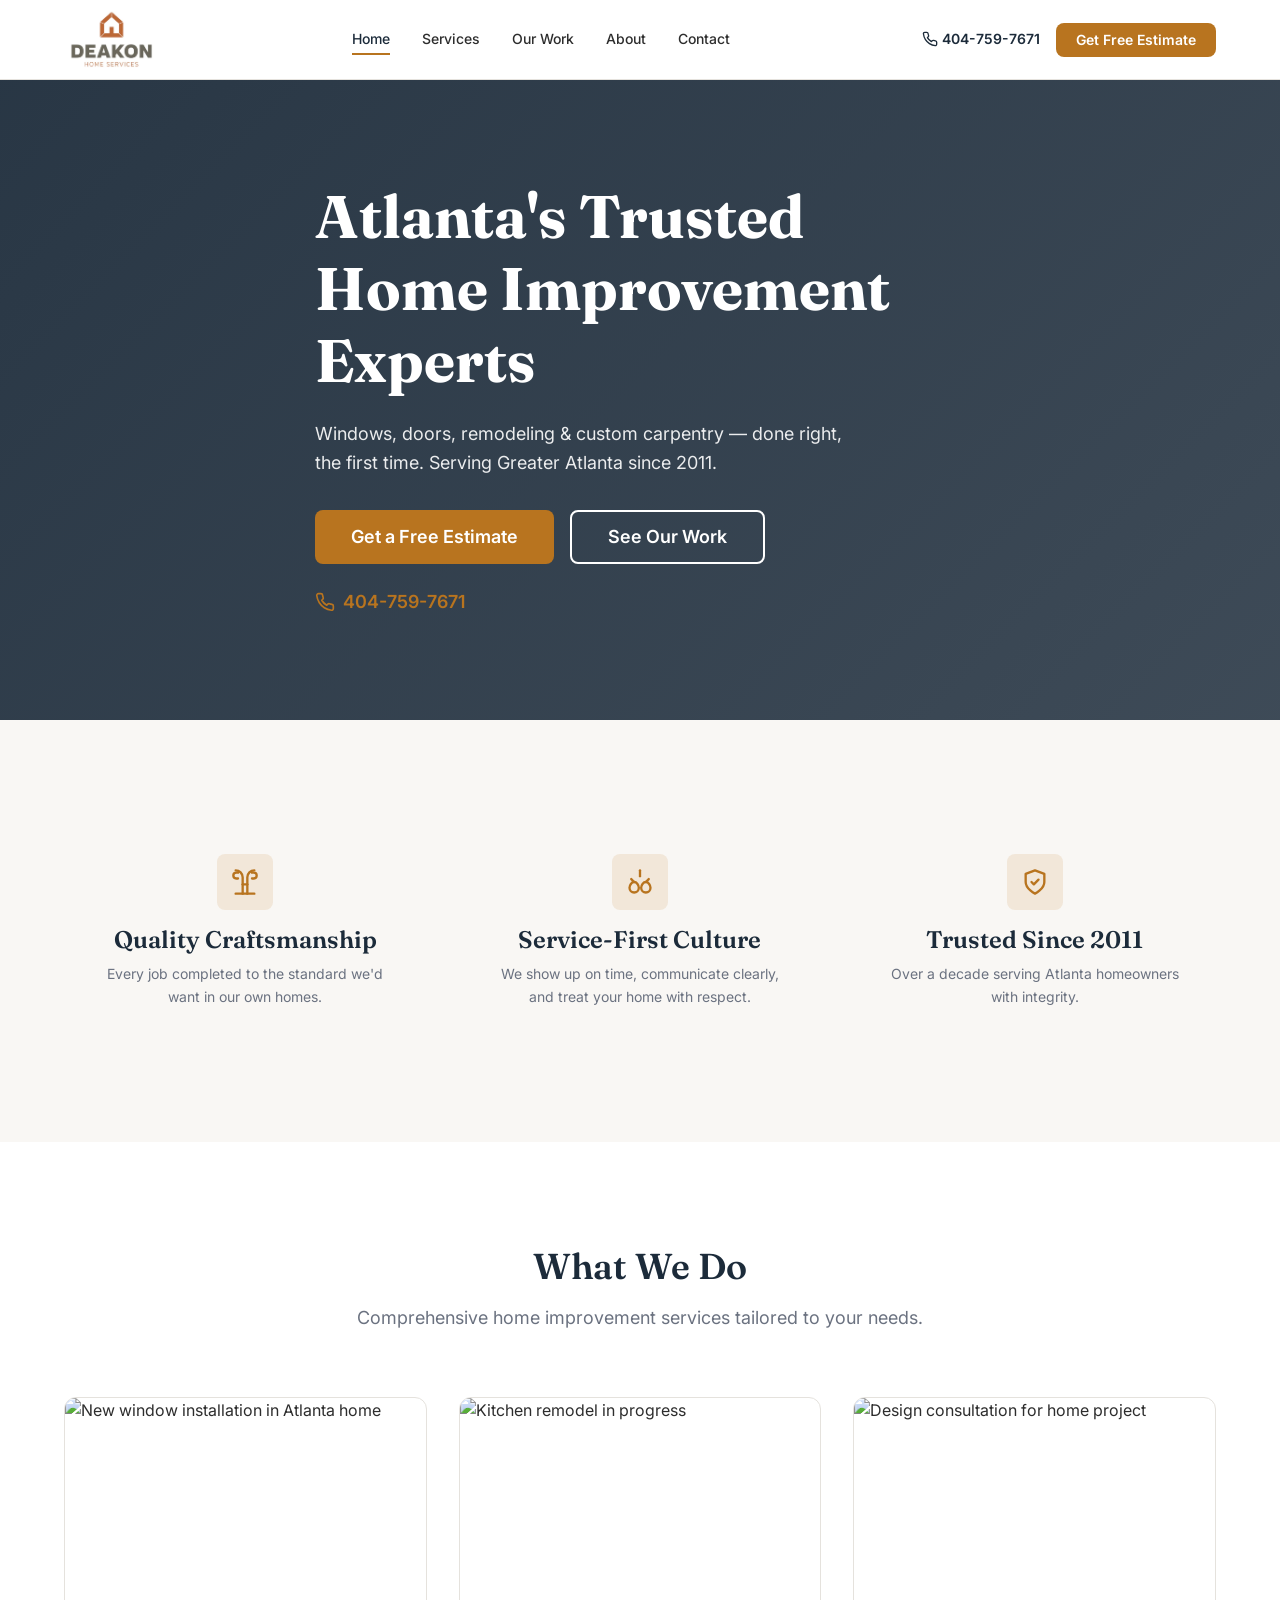
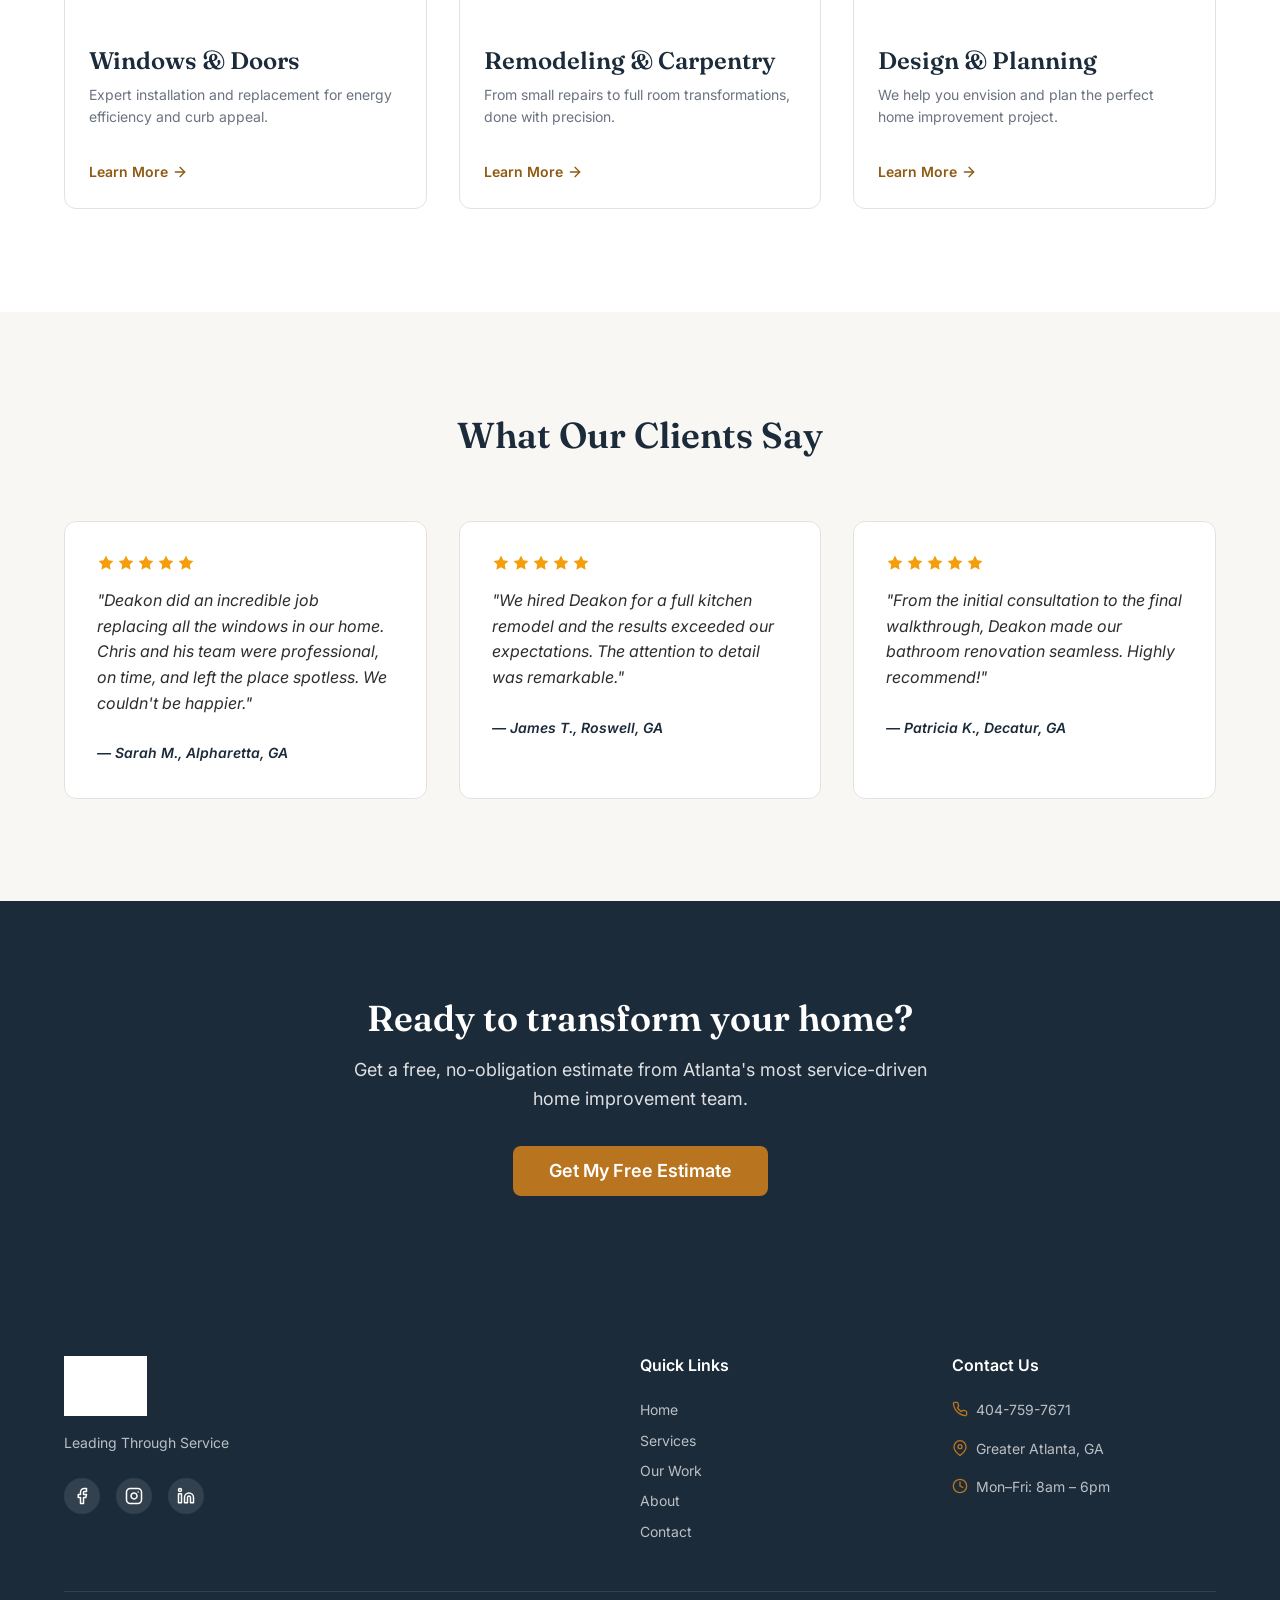
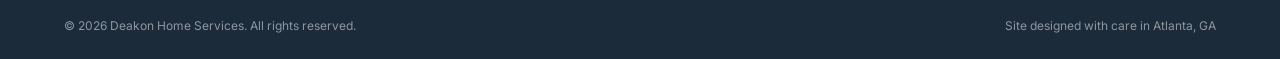
==== index.html @ fdb84c5a "Initial commit: Deakon Home Services static website prototype 5-page static site (Home, Services, Ga" ====
<!DOCTYPE html>
<html lang="en">
<head>
  <meta charset="UTF-8">
  <meta name="viewport" content="width=device-width, initial-scale=1.0">
  <title>Deakon Home Services | Atlanta Home Improvement Experts</title>
  <meta name="description" content="Atlanta's trusted home improvement contractor since 2011. Expert window installation, door replacement, remodeling, and custom carpentry. Get a free estimate today.">
  <meta property="og:title" content="Deakon Home Services | Atlanta Home Improvement Experts">
  <meta property="og:description" content="Windows, doors, remodeling & custom carpentry — done right, the first time. Serving Greater Atlanta since 2011.">
  <meta property="og:type" content="website">
  <link rel="preconnect" href="https://fonts.googleapis.com">
  <link rel="preconnect" href="https://fonts.gstatic.com" crossorigin>
  <link href="https://fonts.googleapis.com/css2?family=Fraunces:opsz,wght@9..144,400;9..144,600;9..144,700&family=Inter:wght@400;500;600;700&display=swap" rel="stylesheet">
  <link rel="stylesheet" href="css/styles.css">
</head>
<body>

  <!-- ========== NAVIGATION ========== -->
  <header>
    <nav class="site-nav" role="navigation" aria-label="Main navigation">
      <div class="site-nav__inner">
        <a href="index.html" class="site-nav__logo" aria-label="Deakon Home Services - Home">
          <img src="images/logo.png" alt="Deakon Home Services">
        </a>
        <div class="site-nav__links">
          <a href="index.html">Home</a>
          <a href="services.html">Services</a>
          <a href="gallery.html">Our Work</a>
          <a href="about.html">About</a>
          <a href="contact.html">Contact</a>
        </div>
        <div class="site-nav__actions">
          <a href="tel:4047597671" class="site-nav__phone" aria-label="Call us at 404-759-7671">
            <svg aria-hidden="true" xmlns="http://www.w3.org/2000/svg" width="16" height="16" viewBox="0 0 24 24" fill="none" stroke="currentColor" stroke-width="2" stroke-linecap="round" stroke-linejoin="round"><path d="M22 16.92v3a2 2 0 0 1-2.18 2 19.79 19.79 0 0 1-8.63-3.07 19.5 19.5 0 0 1-6-6 19.79 19.79 0 0 1-3.07-8.67A2 2 0 0 1 4.11 2h3a2 2 0 0 1 2 1.72 12.84 12.84 0 0 0 .7 2.81 2 2 0 0 1-.45 2.11L8.09 9.91a16 16 0 0 0 6 6l1.27-1.27a2 2 0 0 1 2.11-.45 12.84 12.84 0 0 0 2.81.7A2 2 0 0 1 22 16.92z"/></svg>
            404-759-7671
          </a>
          <a href="contact.html" class="btn btn--primary site-nav__cta">Get Free Estimate</a>
        </div>
        <button class="site-nav__toggle" aria-label="Toggle menu" aria-expanded="false" aria-controls="mobile-menu">
          <span></span><span></span><span></span>
        </button>
      </div>
    </nav>
    <div class="mobile-menu" id="mobile-menu" role="dialog" aria-label="Mobile navigation">
      <a href="index.html">Home</a>
      <a href="services.html">Services</a>
      <a href="gallery.html">Our Work</a>
      <a href="about.html">About</a>
      <a href="contact.html">Contact</a>
      <a href="tel:4047597671" class="mobile-menu__phone">
        <svg aria-hidden="true" xmlns="http://www.w3.org/2000/svg" width="20" height="20" viewBox="0 0 24 24" fill="none" stroke="currentColor" stroke-width="2" stroke-linecap="round" stroke-linejoin="round"><path d="M22 16.92v3a2 2 0 0 1-2.18 2 19.79 19.79 0 0 1-8.63-3.07 19.5 19.5 0 0 1-6-6 19.79 19.79 0 0 1-3.07-8.67A2 2 0 0 1 4.11 2h3a2 2 0 0 1 2 1.72 12.84 12.84 0 0 0 .7 2.81 2 2 0 0 1-.45 2.11L8.09 9.91a16 16 0 0 0 6 6l1.27-1.27a2 2 0 0 1 2.11-.45 12.84 12.84 0 0 0 2.81.7A2 2 0 0 1 22 16.92z"/></svg>
        404-759-7671
      </a>
      <div class="mobile-menu__cta">
        <a href="contact.html" class="btn btn--primary" style="width:100%">Get Free Estimate</a>
      </div>
    </div>
  </header>

  <main>

    <!-- ========== HERO SECTION ========== -->
    <section class="hero">
      <div class="hero__image-wrapper">
        <!-- REPLACE: hero image of completed renovation project -->
        <img
          src="https://placehold.co/1600x900/1C2B3A/1C2B3A"
          alt="Beautifully renovated Atlanta home exterior"
          class="hero__image"
          loading="eager"
        >
        <div class="hero__overlay"></div>
      </div>
      <div class="hero__content container">
        <!-- PLACEHOLDER COPY -->
        <h1 class="hero__headline">Atlanta's Trusted Home Improvement Experts</h1>
        <!-- PLACEHOLDER COPY -->
        <p class="hero__subheadline">Windows, doors, remodeling & custom carpentry — done right, the first time. Serving Greater Atlanta since 2011.</p>
        <div class="hero__actions">
          <a href="contact.html" class="btn btn--primary btn--lg">Get a Free Estimate</a>
          <a href="gallery.html" class="btn btn--ghost btn--lg">See Our Work</a>
        </div>
        <div class="hero__phone">
          <svg aria-hidden="true" xmlns="http://www.w3.org/2000/svg" width="20" height="20" viewBox="0 0 24 24" fill="none" stroke="currentColor" stroke-width="2" stroke-linecap="round" stroke-linejoin="round"><path d="M22 16.92v3a2 2 0 0 1-2.18 2 19.79 19.79 0 0 1-8.63-3.07 19.5 19.5 0 0 1-6-6 19.79 19.79 0 0 1-3.07-8.67A2 2 0 0 1 4.11 2h3a2 2 0 0 1 2 1.72 12.84 12.84 0 0 0 .7 2.81 2 2 0 0 1-.45 2.11L8.09 9.91a16 16 0 0 0 6 6l1.27-1.27a2 2 0 0 1 2.11-.45 12.84 12.84 0 0 0 2.81.7A2 2 0 0 1 22 16.92z"/></svg>
          <a href="tel:4047597671">404-759-7671</a>
        </div>
      </div>
    </section>

    <!-- ========== VALUE PROPS STRIP ========== -->
    <section class="section section--surface">
      <div class="container">
        <div class="value-props">

          <div class="value-prop">
            <div class="value-prop__icon">
              <!-- Trophy/Award icon -->
              <svg aria-hidden="true" xmlns="http://www.w3.org/2000/svg" width="32" height="32" viewBox="0 0 24 24" fill="none" stroke="currentColor" stroke-width="2" stroke-linecap="round" stroke-linejoin="round"><path d="M6 9H4.5a2.5 2.5 0 0 1 0-5H6"/><path d="M18 9h1.5a2.5 2.5 0 0 0 0-5H18"/><path d="M4 22h16"/><path d="M10 22V8a6 6 0 0 0-6-6h0"/><path d="M14 22V8a6 6 0 0 1 6-6h0"/><path d="M10 14h4"/></svg>
            </div>
            <h3 class="value-prop__title">Quality Craftsmanship</h3>
            <!-- PLACEHOLDER COPY -->
            <p class="value-prop__text">Every job completed to the standard we'd want in our own homes.</p>
          </div>

          <div class="value-prop">
            <div class="value-prop__icon">
              <!-- Handshake icon -->
              <svg aria-hidden="true" xmlns="http://www.w3.org/2000/svg" width="32" height="32" viewBox="0 0 24 24" fill="none" stroke="currentColor" stroke-width="2" stroke-linecap="round" stroke-linejoin="round"><path d="M11 17a4 4 0 0 1-8 0c0-2.21 1.79-5 4-5s4 2.79 4 5z"/><path d="M21 17a4 4 0 0 1-8 0c0-2.21 1.79-5 4-5s4 2.79 4 5z"/><path d="M12 7V2"/><path d="m7 12-2.5-2.5"/><path d="m17 12 2.5-2.5"/></svg>
            </div>
            <h3 class="value-prop__title">Service-First Culture</h3>
            <!-- PLACEHOLDER COPY -->
            <p class="value-prop__text">We show up on time, communicate clearly, and treat your home with respect.</p>
          </div>

          <div class="value-prop">
            <div class="value-prop__icon">
              <!-- Shield/Check icon -->
              <svg aria-hidden="true" xmlns="http://www.w3.org/2000/svg" width="32" height="32" viewBox="0 0 24 24" fill="none" stroke="currentColor" stroke-width="2" stroke-linecap="round" stroke-linejoin="round"><path d="M12 22s8-4 8-10V5l-8-3-8 3v7c0 6 8 10 8 10z"/><polyline points="9 12 11 14 15 10"/></svg>
            </div>
            <h3 class="value-prop__title">Trusted Since 2011</h3>
            <!-- PLACEHOLDER COPY -->
            <p class="value-prop__text">Over a decade serving Atlanta homeowners with integrity.</p>
          </div>

        </div>
      </div>
    </section>

    <!-- ========== SERVICES SNAPSHOT ========== -->
    <section class="section">
      <div class="container">
        <div class="section-header">
          <h2 class="section-header__title">What We Do</h2>
          <!-- PLACEHOLDER COPY -->
          <p class="section-header__subtitle">Comprehensive home improvement services tailored to your needs.</p>
        </div>

        <div class="services-grid">

          <div class="card">
            <div class="card__image-wrapper">
              <!-- REPLACE: photo of window/door installation -->
              <img
                src="https://placehold.co/600x400/E8E4DF/2D2D2D?text=Windows+%26+Doors"
                alt="New window installation in Atlanta home"
                class="card__image"
                loading="lazy"
              >
            </div>
            <div class="card__body">
              <h3 class="card__title">Windows & Doors</h3>
              <!-- PLACEHOLDER COPY -->
              <p class="card__text">Expert installation and replacement for energy efficiency and curb appeal.</p>
              <a href="services.html#windows-doors" class="card__link">
                Learn More
                <svg aria-hidden="true" xmlns="http://www.w3.org/2000/svg" width="16" height="16" viewBox="0 0 24 24" fill="none" stroke="currentColor" stroke-width="2" stroke-linecap="round" stroke-linejoin="round"><line x1="5" y1="12" x2="19" y2="12"/><polyline points="12 5 19 12 12 19"/></svg>
              </a>
            </div>
          </div>

          <div class="card">
            <div class="card__image-wrapper">
              <!-- REPLACE: photo of remodeling project -->
              <img
                src="https://placehold.co/600x400/E8E4DF/2D2D2D?text=Remodeling"
                alt="Kitchen remodel in progress"
                class="card__image"
                loading="lazy"
              >
            </div>
            <div class="card__body">
              <h3 class="card__title">Remodeling & Carpentry</h3>
              <!-- PLACEHOLDER COPY -->
              <p class="card__text">From small repairs to full room transformations, done with precision.</p>
              <a href="services.html#remodeling-carpentry" class="card__link">
                Learn More
                <svg aria-hidden="true" xmlns="http://www.w3.org/2000/svg" width="16" height="16" viewBox="0 0 24 24" fill="none" stroke="currentColor" stroke-width="2" stroke-linecap="round" stroke-linejoin="round"><line x1="5" y1="12" x2="19" y2="12"/><polyline points="12 5 19 12 12 19"/></svg>
              </a>
            </div>
          </div>

          <div class="card">
            <div class="card__image-wrapper">
              <!-- REPLACE: photo of design planning session -->
              <img
                src="https://placehold.co/600x400/E8E4DF/2D2D2D?text=Design+%26+Planning"
                alt="Design consultation for home project"
                class="card__image"
                loading="lazy"
              >
            </div>
            <div class="card__body">
              <h3 class="card__title">Design & Planning</h3>
              <!-- PLACEHOLDER COPY -->
              <p class="card__text">We help you envision and plan the perfect home improvement project.</p>
              <a href="services.html#design-planning" class="card__link">
                Learn More
                <svg aria-hidden="true" xmlns="http://www.w3.org/2000/svg" width="16" height="16" viewBox="0 0 24 24" fill="none" stroke="currentColor" stroke-width="2" stroke-linecap="round" stroke-linejoin="round"><line x1="5" y1="12" x2="19" y2="12"/><polyline points="12 5 19 12 12 19"/></svg>
              </a>
            </div>
          </div>

        </div>
      </div>
    </section>

    <!-- ========== TESTIMONIALS ========== -->
    <section class="section section--surface">
      <div class="container">
        <div class="section-header">
          <h2 class="section-header__title">What Our Clients Say</h2>
        </div>

        <div class="testimonials-grid">

          <div class="testimonial-card">
            <div class="testimonial-card__stars">
              <svg aria-hidden="true" xmlns="http://www.w3.org/2000/svg" viewBox="0 0 24 24" fill="currentColor" width="18" height="18"><path d="M12 2l3.09 6.26L22 9.27l-5 4.87 1.18 6.88L12 17.77l-6.18 3.25L7 14.14 2 9.27l6.91-1.01L12 2z"/></svg>
              <svg aria-hidden="true" xmlns="http://www.w3.org/2000/svg" viewBox="0 0 24 24" fill="currentColor" width="18" height="18"><path d="M12 2l3.09 6.26L22 9.27l-5 4.87 1.18 6.88L12 17.77l-6.18 3.25L7 14.14 2 9.27l6.91-1.01L12 2z"/></svg>
              <svg aria-hidden="true" xmlns="http://www.w3.org/2000/svg" viewBox="0 0 24 24" fill="currentColor" width="18" height="18"><path d="M12 2l3.09 6.26L22 9.27l-5 4.87 1.18 6.88L12 17.77l-6.18 3.25L7 14.14 2 9.27l6.91-1.01L12 2z"/></svg>
              <svg aria-hidden="true" xmlns="http://www.w3.org/2000/svg" viewBox="0 0 24 24" fill="currentColor" width="18" height="18"><path d="M12 2l3.09 6.26L22 9.27l-5 4.87 1.18 6.88L12 17.77l-6.18 3.25L7 14.14 2 9.27l6.91-1.01L12 2z"/></svg>
              <svg aria-hidden="true" xmlns="http://www.w3.org/2000/svg" viewBox="0 0 24 24" fill="currentColor" width="18" height="18"><path d="M12 2l3.09 6.26L22 9.27l-5 4.87 1.18 6.88L12 17.77l-6.18 3.25L7 14.14 2 9.27l6.91-1.01L12 2z"/></svg>
              <span class="sr-only">5 out of 5 stars</span>
            </div>
            <!-- REPLACE: real testimonial -->
            <!-- PLACEHOLDER COPY -->
            <blockquote class="testimonial-card__quote">"Deakon did an incredible job replacing all the windows in our home. Chris and his team were professional, on time, and left the place spotless. We couldn't be happier."</blockquote>
            <cite class="testimonial-card__author">— Sarah M., Alpharetta, GA</cite>
          </div>

          <div class="testimonial-card">
            <div class="testimonial-card__stars">
              <svg aria-hidden="true" xmlns="http://www.w3.org/2000/svg" viewBox="0 0 24 24" fill="currentColor" width="18" height="18"><path d="M12 2l3.09 6.26L22 9.27l-5 4.87 1.18 6.88L12 17.77l-6.18 3.25L7 14.14 2 9.27l6.91-1.01L12 2z"/></svg>
              <svg aria-hidden="true" xmlns="http://www.w3.org/2000/svg" viewBox="0 0 24 24" fill="currentColor" width="18" height="18"><path d="M12 2l3.09 6.26L22 9.27l-5 4.87 1.18 6.88L12 17.77l-6.18 3.25L7 14.14 2 9.27l6.91-1.01L12 2z"/></svg>
              <svg aria-hidden="true" xmlns="http://www.w3.org/2000/svg" viewBox="0 0 24 24" fill="currentColor" width="18" height="18"><path d="M12 2l3.09 6.26L22 9.27l-5 4.87 1.18 6.88L12 17.77l-6.18 3.25L7 14.14 2 9.27l6.91-1.01L12 2z"/></svg>
              <svg aria-hidden="true" xmlns="http://www.w3.org/2000/svg" viewBox="0 0 24 24" fill="currentColor" width="18" height="18"><path d="M12 2l3.09 6.26L22 9.27l-5 4.87 1.18 6.88L12 17.77l-6.18 3.25L7 14.14 2 9.27l6.91-1.01L12 2z"/></svg>
              <svg aria-hidden="true" xmlns="http://www.w3.org/2000/svg" viewBox="0 0 24 24" fill="currentColor" width="18" height="18"><path d="M12 2l3.09 6.26L22 9.27l-5 4.87 1.18 6.88L12 17.77l-6.18 3.25L7 14.14 2 9.27l6.91-1.01L12 2z"/></svg>
              <span class="sr-only">5 out of 5 stars</span>
            </div>
            <!-- REPLACE: real testimonial -->
            <!-- PLACEHOLDER COPY -->
            <blockquote class="testimonial-card__quote">"We hired Deakon for a full kitchen remodel and the results exceeded our expectations. The attention to detail was remarkable."</blockquote>
            <cite class="testimonial-card__author">— James T., Roswell, GA</cite>
          </div>

          <div class="testimonial-card">
            <div class="testimonial-card__stars">
              <svg aria-hidden="true" xmlns="http://www.w3.org/2000/svg" viewBox="0 0 24 24" fill="currentColor" width="18" height="18"><path d="M12 2l3.09 6.26L22 9.27l-5 4.87 1.18 6.88L12 17.77l-6.18 3.25L7 14.14 2 9.27l6.91-1.01L12 2z"/></svg>
              <svg aria-hidden="true" xmlns="http://www.w3.org/2000/svg" viewBox="0 0 24 24" fill="currentColor" width="18" height="18"><path d="M12 2l3.09 6.26L22 9.27l-5 4.87 1.18 6.88L12 17.77l-6.18 3.25L7 14.14 2 9.27l6.91-1.01L12 2z"/></svg>
              <svg aria-hidden="true" xmlns="http://www.w3.org/2000/svg" viewBox="0 0 24 24" fill="currentColor" width="18" height="18"><path d="M12 2l3.09 6.26L22 9.27l-5 4.87 1.18 6.88L12 17.77l-6.18 3.25L7 14.14 2 9.27l6.91-1.01L12 2z"/></svg>
              <svg aria-hidden="true" xmlns="http://www.w3.org/2000/svg" viewBox="0 0 24 24" fill="currentColor" width="18" height="18"><path d="M12 2l3.09 6.26L22 9.27l-5 4.87 1.18 6.88L12 17.77l-6.18 3.25L7 14.14 2 9.27l6.91-1.01L12 2z"/></svg>
              <svg aria-hidden="true" xmlns="http://www.w3.org/2000/svg" viewBox="0 0 24 24" fill="currentColor" width="18" height="18"><path d="M12 2l3.09 6.26L22 9.27l-5 4.87 1.18 6.88L12 17.77l-6.18 3.25L7 14.14 2 9.27l6.91-1.01L12 2z"/></svg>
              <span class="sr-only">5 out of 5 stars</span>
            </div>
            <!-- REPLACE: real testimonial -->
            <!-- PLACEHOLDER COPY -->
            <blockquote class="testimonial-card__quote">"From the initial consultation to the final walkthrough, Deakon made our bathroom renovation seamless. Highly recommend!"</blockquote>
            <cite class="testimonial-card__author">— Patricia K., Decatur, GA</cite>
          </div>

        </div>
      </div>
    </section>

    <!-- ========== FINAL CTA BANNER ========== -->
    <section class="section--dark cta-banner">
      <div class="container">
        <!-- PLACEHOLDER COPY -->
        <h2 class="cta-banner__headline">Ready to transform your home?</h2>
        <!-- PLACEHOLDER COPY -->
        <p class="cta-banner__text">Get a free, no-obligation estimate from Atlanta's most service-driven home improvement team.</p>
        <a href="contact.html" class="btn btn--primary btn--lg">Get My Free Estimate</a>
      </div>
    </section>

  </main>

  <!-- ========== FOOTER ========== -->
  <footer class="site-footer">
    <div class="container">
      <div class="site-footer__grid">
        <div class="site-footer__brand">
          <div class="site-footer__logo"><img src="images/logo.png" alt="Deakon Home Services"></div>
          <p class="site-footer__tagline">Leading Through Service</p>
          <div class="social-links">
            <!-- REPLACE: real social media links -->
            <a href="#" aria-label="Facebook"><svg aria-hidden="true" xmlns="http://www.w3.org/2000/svg" width="18" height="18" viewBox="0 0 24 24" fill="none" stroke="currentColor" stroke-width="2" stroke-linecap="round" stroke-linejoin="round"><path d="M18 2h-3a5 5 0 0 0-5 5v3H7v4h3v8h4v-8h3l1-4h-4V7a1 1 0 0 1 1-1h3z"/></svg></a>
            <a href="#" aria-label="Instagram"><svg aria-hidden="true" xmlns="http://www.w3.org/2000/svg" width="18" height="18" viewBox="0 0 24 24" fill="none" stroke="currentColor" stroke-width="2" stroke-linecap="round" stroke-linejoin="round"><rect x="2" y="2" width="20" height="20" rx="5" ry="5"/><path d="M16 11.37A4 4 0 1 1 12.63 8 4 4 0 0 1 16 11.37z"/><line x1="17.5" y1="6.5" x2="17.51" y2="6.5"/></svg></a>
            <a href="#" aria-label="LinkedIn"><svg aria-hidden="true" xmlns="http://www.w3.org/2000/svg" width="18" height="18" viewBox="0 0 24 24" fill="none" stroke="currentColor" stroke-width="2" stroke-linecap="round" stroke-linejoin="round"><path d="M16 8a6 6 0 0 1 6 6v7h-4v-7a2 2 0 0 0-2-2 2 2 0 0 0-2 2v7h-4v-7a6 6 0 0 1 6-6z"/><rect x="2" y="9" width="4" height="12"/><circle cx="4" cy="4" r="2"/></svg></a>
          </div>
        </div>
        <div>
          <h4>Quick Links</h4>
          <div class="site-footer__links">
            <a href="index.html">Home</a>
            <a href="services.html">Services</a>
            <a href="gallery.html">Our Work</a>
            <a href="about.html">About</a>
            <a href="contact.html">Contact</a>
          </div>
        </div>
        <div>
          <h4>Contact Us</h4>
          <div class="site-footer__contact-item">
            <svg aria-hidden="true" xmlns="http://www.w3.org/2000/svg" width="16" height="16" viewBox="0 0 24 24" fill="none" stroke="currentColor" stroke-width="2" stroke-linecap="round" stroke-linejoin="round"><path d="M22 16.92v3a2 2 0 0 1-2.18 2 19.79 19.79 0 0 1-8.63-3.07 19.5 19.5 0 0 1-6-6 19.79 19.79 0 0 1-3.07-8.67A2 2 0 0 1 4.11 2h3a2 2 0 0 1 2 1.72 12.84 12.84 0 0 0 .7 2.81 2 2 0 0 1-.45 2.11L8.09 9.91a16 16 0 0 0 6 6l1.27-1.27a2 2 0 0 1 2.11-.45 12.84 12.84 0 0 0 2.81.7A2 2 0 0 1 22 16.92z"/></svg>
            <a href="tel:4047597671">404-759-7671</a>
          </div>
          <div class="site-footer__contact-item">
            <svg aria-hidden="true" xmlns="http://www.w3.org/2000/svg" width="16" height="16" viewBox="0 0 24 24" fill="none" stroke="currentColor" stroke-width="2" stroke-linecap="round" stroke-linejoin="round"><path d="M21 10c0 7-9 13-9 13s-9-6-9-13a9 9 0 0 1 18 0z"/><circle cx="12" cy="10" r="3"/></svg>
            <span>Greater Atlanta, GA</span>
          </div>
          <div class="site-footer__contact-item">
            <svg aria-hidden="true" xmlns="http://www.w3.org/2000/svg" width="16" height="16" viewBox="0 0 24 24" fill="none" stroke="currentColor" stroke-width="2" stroke-linecap="round" stroke-linejoin="round"><circle cx="12" cy="12" r="10"/><polyline points="12 6 12 12 16 14"/></svg>
            <span>Mon&ndash;Fri: 8am &ndash; 6pm</span>
          </div>
        </div>
      </div>
      <div class="site-footer__bottom">
        <span>&copy; 2026 Deakon Home Services. All rights reserved.</span>
        <span>Site designed with care in Atlanta, GA</span>
      </div>
    </div>
  </footer>

  <!-- ========== FLOATING CTA ========== -->
  <nav class="floating-cta" aria-label="Quick actions">
    <div class="floating-cta__inner">
      <a href="tel:4047597671" class="floating-cta__call" aria-label="Call now">
        <svg aria-hidden="true" xmlns="http://www.w3.org/2000/svg" width="18" height="18" viewBox="0 0 24 24" fill="none" stroke="currentColor" stroke-width="2" stroke-linecap="round" stroke-linejoin="round"><path d="M22 16.92v3a2 2 0 0 1-2.18 2 19.79 19.79 0 0 1-8.63-3.07 19.5 19.5 0 0 1-6-6 19.79 19.79 0 0 1-3.07-8.67A2 2 0 0 1 4.11 2h3a2 2 0 0 1 2 1.72 12.84 12.84 0 0 0 .7 2.81 2 2 0 0 1-.45 2.11L8.09 9.91a16 16 0 0 0 6 6l1.27-1.27a2 2 0 0 1 2.11-.45 12.84 12.84 0 0 0 2.81.7A2 2 0 0 1 22 16.92z"/></svg>
        Call Now
      </a>
      <a href="contact.html" class="floating-cta__estimate" aria-label="Get free estimate">
        <svg aria-hidden="true" xmlns="http://www.w3.org/2000/svg" width="18" height="18" viewBox="0 0 24 24" fill="none" stroke="currentColor" stroke-width="2" stroke-linecap="round" stroke-linejoin="round"><path d="M14 2H6a2 2 0 0 0-2 2v16a2 2 0 0 0 2 2h12a2 2 0 0 0 2-2V8z"/><polyline points="14 2 14 8 20 8"/><line x1="16" y1="13" x2="8" y2="13"/><line x1="16" y1="17" x2="8" y2="17"/><polyline points="10 9 9 9 8 9"/></svg>
        Free Estimate
      </a>
    </div>
  </div>

  <script src="js/nav.js" defer></script>
</body>
</html>
---- css/styles.css ----
/* ============================================================
   Deakon Home Services — Design Tokens & Global Styles
   ============================================================ */

/* --- Custom Properties (Design Tokens) --- */
:root {
  /* Brand Colors */
  --color-primary: #1C2B3A;
  --color-primary-light: #2A3F54;
  --color-accent: #B8741F;
  --color-accent-hover: #9A6119;
  --color-accent-light: rgba(184, 116, 31, 0.12);
  --color-accent-text: #8F5A14;
  --color-surface: #F9F7F4;
  --color-surface-alt: #F0EDE8;
  --color-white: #FFFFFF;
  --color-text: #2D2D2D;
  --color-text-light: #6B7280;
  --color-text-inverse: #F9F7F4;
  --color-border: #E5E2DD;
  --color-success: #16A34A;
  --color-star: #F59E0B;

  /* Typography */
  --font-heading: 'Fraunces', serif;
  --font-body: 'Inter', sans-serif;
  --fs-hero: clamp(2.25rem, 5vw, 3.75rem);
  --fs-h1: clamp(2rem, 4vw, 3rem);
  --fs-h2: clamp(1.5rem, 3vw, 2.25rem);
  --fs-h3: clamp(1.25rem, 2vw, 1.5rem);
  --fs-body: 1rem;
  --fs-body-lg: 1.125rem;
  --fs-small: 0.875rem;
  --fs-xs: 0.75rem;
  --lh-tight: 1.2;
  --lh-normal: 1.6;
  --fw-normal: 400;
  --fw-medium: 500;
  --fw-semibold: 600;
  --fw-bold: 700;

  /* Spacing */
  --space-xs: 0.25rem;
  --space-sm: 0.5rem;
  --space-md: 1rem;
  --space-lg: 1.5rem;
  --space-xl: 2rem;
  --space-2xl: 3rem;
  --space-3xl: 4rem;
  --space-4xl: 6rem;
  --space-section: clamp(4rem, 8vw, 7rem);

  /* Layout */
  --max-width: 1200px;
  --max-width-narrow: 800px;
  --nav-height: 80px;
  --border-radius: 8px;
  --border-radius-lg: 12px;
  --border-radius-full: 9999px;

  /* Shadows */
  --shadow-sm: 0 1px 3px rgba(0, 0, 0, 0.08);
  --shadow-md: 0 4px 12px rgba(0, 0, 0, 0.1);
  --shadow-lg: 0 8px 30px rgba(0, 0, 0, 0.12);
  --shadow-xl: 0 20px 50px rgba(0, 0, 0, 0.15);

  /* Transitions */
  --transition-fast: 150ms ease;
  --transition-base: 250ms ease;
  --transition-slow: 400ms ease;
}


/* --- Reset & Base --- */
*,
*::before,
*::after {
  box-sizing: border-box;
  margin: 0;
  padding: 0;
}

html {
  scroll-behavior: smooth;
  scroll-padding-top: var(--nav-height);
  -webkit-text-size-adjust: 100%;
}

body {
  font-family: var(--font-body);
  font-size: var(--fs-body);
  line-height: var(--lh-normal);
  color: var(--color-text);
  background-color: var(--color-white);
  -webkit-font-smoothing: antialiased;
  -moz-osx-font-smoothing: grayscale;
}

img {
  max-width: 100%;
  height: auto;
  display: block;
}

a {
  color: inherit;
  text-decoration: none;
}

ul, ol {
  list-style: none;
}

button {
  font-family: inherit;
  cursor: pointer;
  border: none;
  background: none;
}

input, textarea, select {
  font-family: inherit;
  font-size: inherit;
}


/* --- Typography --- */
h1, h2, h3, h4 {
  font-family: var(--font-heading);
  line-height: var(--lh-tight);
  color: var(--color-primary);
}

h1 { font-size: var(--fs-h1); font-weight: var(--fw-bold); }
h2 { font-size: var(--fs-h2); font-weight: var(--fw-semibold); }
h3 { font-size: var(--fs-h3); font-weight: var(--fw-semibold); }

p {
  margin-bottom: var(--space-md);
}

p:last-child {
  margin-bottom: 0;
}


/* --- Layout Utilities --- */
.container {
  width: 100%;
  max-width: var(--max-width);
  margin: 0 auto;
  padding: 0 var(--space-lg);
}

.container--narrow {
  max-width: var(--max-width-narrow);
}

.section {
  padding: var(--space-section) 0;
}

.section--surface {
  background-color: var(--color-surface);
}

.section--dark {
  background-color: var(--color-primary);
  color: var(--color-text-inverse);
}

.section--dark h2,
.section--dark h3,
.section--dark h4 {
  color: var(--color-white);
}

.grid {
  display: grid;
  gap: var(--space-xl);
}

.grid--2 { grid-template-columns: 1fr; }
.grid--3 { grid-template-columns: 1fr; }
.grid--4 { grid-template-columns: 1fr; }

@media (min-width: 768px) {
  .grid--2 { grid-template-columns: repeat(2, 1fr); }
  .grid--3 { grid-template-columns: repeat(2, 1fr); }
  .grid--4 { grid-template-columns: repeat(2, 1fr); }
}

@media (min-width: 1024px) {
  .grid--3 { grid-template-columns: repeat(3, 1fr); }
  .grid--4 { grid-template-columns: repeat(4, 1fr); }
}

.text-center { text-align: center; }
.text-left { text-align: left; }

.section-header {
  text-align: center;
  max-width: 700px;
  margin: 0 auto var(--space-3xl);
}

.section-header p {
  color: var(--color-text-light);
  font-size: var(--fs-body-lg);
  margin-top: var(--space-md);
}

.section-label {
  display: inline-block;
  font-size: var(--fs-small);
  font-weight: var(--fw-semibold);
  text-transform: uppercase;
  letter-spacing: 0.08em;
  color: var(--color-accent-text);
  margin-bottom: var(--space-sm);
}


/* --- Buttons --- */
.btn {
  display: inline-flex;
  align-items: center;
  justify-content: center;
  gap: var(--space-sm);
  padding: 0.875rem 1.75rem;
  font-size: var(--fs-body);
  font-weight: var(--fw-semibold);
  line-height: 1;
  border-radius: var(--border-radius);
  transition: all var(--transition-base);
  white-space: nowrap;
}

.btn--primary {
  background-color: var(--color-accent);
  color: var(--color-white);
}

.btn--primary:hover {
  background-color: var(--color-accent-hover);
  transform: translateY(-1px);
  box-shadow: var(--shadow-md);
}

.btn--secondary {
  background-color: transparent;
  color: var(--color-primary);
  border: 2px solid var(--color-primary);
}

.btn--secondary:hover {
  background-color: var(--color-primary);
  color: var(--color-white);
}

.btn--ghost {
  background-color: transparent;
  color: var(--color-white);
  border: 2px solid var(--color-white);
}

.btn--ghost:hover {
  background-color: var(--color-white);
  color: var(--color-primary);
}

.btn--sm {
  padding: 0.625rem 1.25rem;
  font-size: var(--fs-small);
}

.btn--lg {
  padding: 1rem 2.25rem;
  font-size: var(--fs-body-lg);
}

.btn-group {
  display: flex;
  flex-wrap: wrap;
  gap: var(--space-md);
}


/* --- Navigation --- */
.site-nav {
  position: fixed;
  top: 0;
  left: 0;
  right: 0;
  z-index: 1000;
  height: var(--nav-height);
  background-color: var(--color-white);
  border-bottom: 1px solid var(--color-border);
  transition: box-shadow var(--transition-base);
}

.site-nav--scrolled {
  box-shadow: var(--shadow-md);
}

.site-nav__inner {
  display: flex;
  align-items: center;
  justify-content: space-between;
  height: 100%;
  max-width: var(--max-width);
  margin: 0 auto;
  padding: 0 var(--space-lg);
}

.site-nav__logo {
  display: flex;
  align-items: center;
}

.site-nav__logo img {
  height: 70px;
  width: auto;
}

@media (max-width: 767px) {
  .site-nav__logo img {
    height: 56px;
  }
}

.site-nav__links {
  display: none;
  align-items: center;
  gap: var(--space-xl);
}

.site-nav__links a {
  font-size: var(--fs-small);
  font-weight: var(--fw-medium);
  color: var(--color-text);
  transition: color var(--transition-fast);
  position: relative;
}

.site-nav__links a::after {
  content: '';
  position: absolute;
  bottom: -4px;
  left: 0;
  width: 0;
  height: 2px;
  background-color: var(--color-accent);
  transition: width var(--transition-base);
}

.site-nav__links a:hover,
.site-nav__links a.active {
  color: var(--color-primary);
}

.site-nav__links a:hover::after,
.site-nav__links a.active::after {
  width: 100%;
}

.site-nav__actions {
  display: none;
  align-items: center;
  gap: var(--space-md);
}

.site-nav__phone {
  font-size: var(--fs-small);
  font-weight: var(--fw-semibold);
  color: var(--color-primary);
  display: flex;
  align-items: center;
  gap: var(--space-xs);
}

.site-nav__phone svg {
  width: 16px;
  height: 16px;
}

.site-nav__cta {
  padding: 0.625rem 1.25rem;
  font-size: var(--fs-small);
}

/* Hamburger */
.site-nav__toggle {
  display: flex;
  flex-direction: column;
  justify-content: center;
  align-items: center;
  gap: 5px;
  width: 44px;
  height: 44px;
  padding: 8px;
}

.site-nav__toggle span {
  display: block;
  width: 100%;
  height: 2px;
  background-color: var(--color-primary);
  border-radius: 2px;
  transition: all var(--transition-base);
}

.site-nav__toggle[aria-expanded="true"] span:nth-child(1) {
  transform: translateY(7px) rotate(45deg);
}

.site-nav__toggle[aria-expanded="true"] span:nth-child(2) {
  opacity: 0;
}

.site-nav__toggle[aria-expanded="true"] span:nth-child(3) {
  transform: translateY(-7px) rotate(-45deg);
}

/* Mobile Menu */
.mobile-menu {
  display: none;
  position: fixed;
  inset: 0;
  top: var(--nav-height);
  background-color: var(--color-white);
  z-index: 999;
  padding: var(--space-xl);
  flex-direction: column;
  gap: var(--space-lg);
  overflow-y: auto;
}

.mobile-menu.is-open {
  display: flex;
}

.mobile-menu a {
  display: block;
  padding: var(--space-md) 0;
  font-size: var(--fs-body-lg);
  font-weight: var(--fw-medium);
  color: var(--color-text);
  border-bottom: 1px solid var(--color-border);
  transition: color var(--transition-fast);
}

.mobile-menu a:hover {
  color: var(--color-accent);
}

.mobile-menu__phone {
  display: flex;
  align-items: center;
  gap: var(--space-sm);
  font-size: var(--fs-body-lg);
  font-weight: var(--fw-semibold);
  color: var(--color-primary);
  padding: var(--space-md) 0;
}

.mobile-menu__cta {
  margin-top: var(--space-md);
  text-align: center;
}

@media (min-width: 768px) {
  .site-nav__links {
    display: flex;
  }
  .site-nav__toggle {
    display: none;
  }
}

@media (min-width: 1024px) {
  .site-nav__actions {
    display: flex;
  }
}


/* --- Hero --- */
.hero {
  position: relative;
  min-height: max(80vh, 500px);
  display: flex;
  align-items: center;
  padding-top: var(--nav-height);
  overflow: hidden;
}

.hero__bg {
  position: absolute;
  inset: 0;
  z-index: 0;
}

.hero__bg img {
  width: 100%;
  height: 100%;
  object-fit: cover;
}

.hero__overlay {
  position: absolute;
  inset: 0;
  background: linear-gradient(135deg, rgba(28, 43, 58, 0.95) 0%, rgba(28, 43, 58, 0.85) 100%);
}

.hero__content {
  position: relative;
  z-index: 1;
  max-width: 650px;
  padding: var(--space-3xl) 0;
}

.hero__content h1 {
  font-size: var(--fs-hero);
  color: var(--color-white);
  margin-bottom: var(--space-lg);
}

.hero__content p {
  font-size: var(--fs-body-lg);
  color: rgba(255, 255, 255, 0.9);
  margin-bottom: var(--space-xl);
  max-width: 550px;
}

.hero__phone {
  display: inline-flex;
  align-items: center;
  gap: var(--space-sm);
  color: var(--color-accent);
  font-size: var(--fs-body-lg);
  font-weight: var(--fw-semibold);
  margin-top: var(--space-lg);
}

.hero__phone svg {
  width: 20px;
  height: 20px;
}

/* Hero image-wrapper alias (HTML uses hero__image-wrapper instead of hero__bg) */
.hero__image-wrapper {
  position: absolute;
  inset: 0;
  z-index: 0;
}

.hero__image-wrapper img,
.hero__image {
  width: 100%;
  height: 100%;
  object-fit: cover;
}

.hero__actions {
  display: flex;
  flex-wrap: wrap;
  gap: var(--space-md);
}


/* --- Grid aliases (HTML class names) --- */
.services-grid {
  display: grid;
  gap: var(--space-xl);
  grid-template-columns: 1fr;
}

@media (min-width: 768px) {
  .services-grid {
    grid-template-columns: repeat(2, 1fr);
  }
}

@media (min-width: 1024px) {
  .services-grid {
    grid-template-columns: repeat(3, 1fr);
  }
}

.testimonials-grid {
  display: grid;
  gap: var(--space-xl);
  grid-template-columns: 1fr;
}

@media (min-width: 768px) {
  .testimonials-grid {
    grid-template-columns: repeat(2, 1fr);
  }
}

@media (min-width: 1024px) {
  .testimonials-grid {
    grid-template-columns: repeat(3, 1fr);
  }
}


/* --- Card image-wrapper alias --- */
.card__image-wrapper {
  aspect-ratio: 16 / 10;
  overflow: hidden;
}

.card__image-wrapper img {
  width: 100%;
  height: 100%;
  object-fit: cover;
  transition: transform var(--transition-slow);
}

.card:hover .card__image-wrapper img {
  transform: scale(1.05);
}


/* --- Two-col aliases (HTML uses two-col__text / two-col__media) --- */
.two-col__text {
  /* Same behavior as two-col__content */
}

.two-col__text h2 {
  margin-bottom: var(--space-md);
}

.two-col__text p {
  color: var(--color-text-light);
  margin-bottom: var(--space-md);
}

.two-col__media {
  border-radius: var(--border-radius-lg);
  overflow: hidden;
  aspect-ratio: 4 / 3;
}

.two-col__media img {
  width: 100%;
  height: 100%;
  object-fit: cover;
}

.two-col--reverse .two-col__media {
  order: -1;
}

@media (min-width: 768px) {
  .two-col--reverse .two-col__media {
    order: 1;
  }
}


/* --- Value card (About page) --- */
.value-card {
  text-align: center;
  padding: var(--space-xl);
}

.value-card__icon {
  width: 56px;
  height: 56px;
  border-radius: var(--border-radius);
  background-color: var(--color-accent-light);
  color: var(--color-accent);
  display: inline-flex;
  align-items: center;
  justify-content: center;
  margin-bottom: var(--space-md);
}

.value-card__icon svg {
  width: 28px;
  height: 28px;
}

.value-card h3 {
  margin-bottom: var(--space-sm);
  font-size: var(--fs-h3);
}

.value-card p {
  color: var(--color-text-light);
  font-size: var(--fs-small);
}


/* --- Button outline variant --- */
.btn--outline {
  background-color: transparent;
  color: var(--color-white);
  border: 2px solid var(--color-white);
}

.btn--outline:hover {
  background-color: var(--color-white);
  color: var(--color-primary);
}


/* --- Cards --- */
.card {
  background: var(--color-white);
  border-radius: var(--border-radius-lg);
  overflow: hidden;
  transition: transform var(--transition-base), box-shadow var(--transition-base);
  border: 1px solid var(--color-border);
}

.card:hover {
  transform: translateY(-4px);
  box-shadow: var(--shadow-lg);
}

.card__image {
  aspect-ratio: 16 / 10;
  overflow: hidden;
}

.card__image img {
  width: 100%;
  height: 100%;
  object-fit: cover;
  transition: transform var(--transition-slow);
}

.card:hover .card__image img {
  transform: scale(1.05);
}

.card__body {
  padding: var(--space-lg);
}

.card__body h3 {
  margin-bottom: var(--space-sm);
}

.card__body p {
  color: var(--color-text-light);
  font-size: var(--fs-small);
}

.card__link {
  display: inline-flex;
  align-items: center;
  gap: var(--space-xs);
  color: var(--color-accent-text);
  font-weight: var(--fw-semibold);
  font-size: var(--fs-small);
  margin-top: var(--space-md);
  transition: gap var(--transition-base);
}

.card__link:hover {
  gap: var(--space-sm);
}

.card__link svg {
  width: 16px;
  height: 16px;
}


/* --- Value Props --- */
.value-props {
  display: grid;
  gap: var(--space-xl);
  text-align: center;
}

@media (min-width: 768px) {
  .value-props {
    grid-template-columns: repeat(3, 1fr);
  }
}

.value-prop {
  padding: var(--space-xl);
}

.value-prop__icon {
  width: 56px;
  height: 56px;
  border-radius: var(--border-radius);
  background-color: var(--color-accent-light);
  color: var(--color-accent);
  display: inline-flex;
  align-items: center;
  justify-content: center;
  margin-bottom: var(--space-md);
}

.value-prop__icon svg {
  width: 28px;
  height: 28px;
}

.value-prop h3 {
  margin-bottom: var(--space-sm);
  font-size: var(--fs-h3);
}

.value-prop p {
  color: var(--color-text-light);
  font-size: var(--fs-small);
}


/* --- Testimonials --- */
.testimonial-card {
  background: var(--color-white);
  border: 1px solid var(--color-border);
  border-radius: var(--border-radius-lg);
  padding: var(--space-xl);
}

.testimonial-card__stars {
  display: flex;
  gap: 2px;
  margin-bottom: var(--space-md);
  color: var(--color-star);
}

.testimonial-card__stars svg {
  width: 18px;
  height: 18px;
  fill: currentColor;
}

.testimonial-card blockquote {
  font-size: var(--fs-body);
  line-height: var(--lh-normal);
  color: var(--color-text);
  margin-bottom: var(--space-lg);
  font-style: italic;
}

.testimonial-card__author {
  font-size: var(--fs-small);
  font-weight: var(--fw-semibold);
  color: var(--color-primary);
}


/* --- CTA Banner --- */
.cta-banner {
  text-align: center;
  padding: var(--space-4xl) var(--space-lg);
}

.cta-banner h2 {
  color: var(--color-white);
  margin-bottom: var(--space-md);
}

.cta-banner p {
  color: rgba(255, 255, 255, 0.85);
  font-size: var(--fs-body-lg);
  max-width: 600px;
  margin: 0 auto var(--space-xl);
}


/* --- Two-Column Content --- */
.two-col {
  display: grid;
  gap: var(--space-2xl);
  align-items: center;
}

@media (min-width: 768px) {
  .two-col {
    grid-template-columns: 1fr 1fr;
    gap: var(--space-3xl);
  }
}

.two-col--reverse .two-col__image {
  order: -1;
}

@media (min-width: 768px) {
  .two-col--reverse .two-col__image {
    order: 1;
  }
}

.two-col__image {
  border-radius: var(--border-radius-lg);
  overflow: hidden;
  aspect-ratio: 4 / 3;
}

.two-col__image img {
  width: 100%;
  height: 100%;
  object-fit: cover;
}

.two-col__content h2 {
  margin-bottom: var(--space-md);
}

.two-col__content p {
  color: var(--color-text-light);
  margin-bottom: var(--space-md);
}

.service-list {
  margin: var(--space-lg) 0;
  display: flex;
  flex-direction: column;
  gap: var(--space-sm);
}

.service-list li {
  display: flex;
  align-items: center;
  gap: var(--space-sm);
  font-weight: var(--fw-medium);
}

.service-list li svg {
  width: 18px;
  height: 18px;
  color: var(--color-accent);
  flex-shrink: 0;
}


/* --- Accordion (FAQ) --- */
.accordion {
  margin-top: var(--space-xl);
  border-top: 1px solid var(--color-border);
}

.accordion__item {
  border-bottom: 1px solid var(--color-border);
}

.accordion__trigger {
  width: 100%;
  display: flex;
  align-items: center;
  justify-content: space-between;
  padding: var(--space-md) 0;
  text-align: left;
  font-size: var(--fs-body);
  font-weight: var(--fw-semibold);
  color: var(--color-primary);
  gap: var(--space-md);
}

.accordion__trigger svg {
  width: 20px;
  height: 20px;
  flex-shrink: 0;
  transition: transform var(--transition-base);
  color: var(--color-accent);
}

.accordion__trigger[aria-expanded="true"] svg {
  transform: rotate(180deg);
}

.accordion__panel {
  overflow: hidden;
  max-height: 0;
  transition: max-height var(--transition-base);
}

.accordion__panel-inner {
  padding-bottom: var(--space-lg);
  color: var(--color-text-light);
}


/* --- Gallery --- */
.gallery-filters {
  display: flex;
  flex-wrap: wrap;
  gap: var(--space-sm);
  justify-content: center;
  margin-bottom: var(--space-2xl);
}

.gallery-filters button {
  padding: 0.5rem 1.25rem;
  font-size: var(--fs-small);
  font-weight: var(--fw-medium);
  border-radius: var(--border-radius-full);
  background-color: var(--color-surface);
  color: var(--color-text);
  transition: all var(--transition-fast);
  border: 1px solid transparent;
}

.gallery-filters button:hover,
.gallery-filters button.active {
  background-color: var(--color-primary);
  color: var(--color-white);
}

.gallery-grid {
  display: grid;
  gap: var(--space-md);
  grid-template-columns: 1fr;
}

@media (min-width: 640px) {
  .gallery-grid {
    grid-template-columns: repeat(2, 1fr);
  }
}

@media (min-width: 1024px) {
  .gallery-grid {
    grid-template-columns: repeat(3, 1fr);
  }
}

.gallery-item {
  border-radius: var(--border-radius-lg);
  overflow: hidden;
  cursor: pointer;
  position: relative;
  aspect-ratio: 4 / 3;
}

.gallery-item img {
  width: 100%;
  height: 100%;
  object-fit: cover;
  transition: transform var(--transition-slow);
}

.gallery-item:hover img {
  transform: scale(1.05);
}

.gallery-item__overlay {
  position: absolute;
  inset: 0;
  background: linear-gradient(to top, rgba(28, 43, 58, 0.7), transparent);
  opacity: 0;
  transition: opacity var(--transition-base);
  display: flex;
  align-items: flex-end;
  padding: var(--space-lg);
}

.gallery-item:hover .gallery-item__overlay {
  opacity: 1;
}

.gallery-item__overlay span {
  color: var(--color-white);
  font-weight: var(--fw-semibold);
  font-size: var(--fs-small);
}

/* Lightbox */
.lightbox {
  display: none;
  position: fixed;
  inset: 0;
  z-index: 2000;
  background: rgba(0, 0, 0, 0.9);
  align-items: center;
  justify-content: center;
  padding: var(--space-xl);
}

.lightbox.is-open {
  display: flex;
}

.lightbox__close {
  position: absolute;
  top: var(--space-lg);
  right: var(--space-lg);
  color: var(--color-white);
  width: 40px;
  height: 40px;
  display: flex;
  align-items: center;
  justify-content: center;
  border-radius: 50%;
  background: rgba(255, 255, 255, 0.1);
  transition: background var(--transition-fast);
}

.lightbox__close:hover {
  background: rgba(255, 255, 255, 0.2);
}

.lightbox__close svg {
  width: 24px;
  height: 24px;
}

.lightbox img {
  max-width: 90vw;
  max-height: 85vh;
  border-radius: var(--border-radius);
  object-fit: contain;
}


/* --- Page Header --- */
.page-header {
  padding-top: calc(var(--nav-height) + var(--space-3xl));
  padding-bottom: var(--space-3xl);
  background-color: var(--color-surface);
  text-align: center;
}

.page-header h1 {
  margin-bottom: var(--space-md);
}

.page-header p {
  color: var(--color-text-light);
  font-size: var(--fs-body-lg);
  max-width: 600px;
  margin: 0 auto;
}


/* --- Contact Grid --- */
.contact-grid {
  gap: var(--space-2xl);
}

@media (min-width: 768px) {
  .contact-grid {
    grid-template-columns: 3fr 2fr;
  }
}


/* --- Forms --- */
.form-grid {
  display: grid;
  gap: var(--space-lg);
}

.form-grid--2col {
  grid-template-columns: 1fr;
}

@media (min-width: 640px) {
  .form-grid--2col {
    grid-template-columns: 1fr 1fr;
  }
}

fieldset.form-group {
  border: none;
  padding: 0;
  margin: 0;
}

fieldset.form-group legend {
  font-size: var(--fs-small);
  font-weight: var(--fw-semibold);
  color: var(--color-primary);
  padding: 0;
  margin-bottom: var(--space-xs);
}

.form-group {
  display: flex;
  flex-direction: column;
  gap: var(--space-xs);
}

.form-group label {
  font-size: var(--fs-small);
  font-weight: var(--fw-semibold);
  color: var(--color-primary);
}

.form-group input,
.form-group select,
.form-group textarea {
  padding: 0.75rem 1rem;
  border: 1px solid var(--color-border);
  border-radius: var(--border-radius);
  background-color: var(--color-white);
  color: var(--color-text);
  transition: border-color var(--transition-fast), box-shadow var(--transition-fast);
}

.form-group input:focus,
.form-group select:focus,
.form-group textarea:focus {
  outline: none;
  border-color: var(--color-accent);
  box-shadow: 0 0 0 3px var(--color-accent-light);
}

.form-group textarea {
  resize: vertical;
  min-height: 120px;
}

.radio-group {
  display: flex;
  gap: var(--space-lg);
  padding-top: var(--space-xs);
}

.radio-group label {
  display: flex;
  align-items: center;
  gap: var(--space-sm);
  font-weight: var(--fw-normal);
  cursor: pointer;
}

.radio-group input[type="radio"] {
  accent-color: var(--color-accent);
  width: 18px;
  height: 18px;
}


/* --- Contact Info Panel --- */
.contact-info {
  background: var(--color-surface);
  border-radius: var(--border-radius-lg);
  padding: var(--space-xl);
}

.contact-info h3 {
  margin-bottom: var(--space-lg);
}

.contact-info__item {
  display: flex;
  align-items: flex-start;
  gap: var(--space-md);
  margin-bottom: var(--space-lg);
}

.contact-info__item svg {
  width: 22px;
  height: 22px;
  color: var(--color-accent);
  flex-shrink: 0;
  margin-top: 2px;
}

.contact-info__item strong {
  display: block;
  font-size: var(--fs-small);
  margin-bottom: var(--space-xs);
}

.contact-info__item p,
.contact-info__item a {
  font-size: var(--fs-body);
  color: var(--color-text);
}

.contact-info__item a:hover {
  color: var(--color-accent);
}

.map-placeholder {
  width: 100%;
  aspect-ratio: 16 / 9;
  background-color: var(--color-surface-alt);
  border-radius: var(--border-radius);
  display: flex;
  align-items: center;
  justify-content: center;
  color: var(--color-text-light);
  font-size: var(--fs-small);
  margin-top: var(--space-lg);
  border: 1px solid var(--color-border);
}


/* --- About Page --- */
.founder-section .two-col__content blockquote {
  font-size: var(--fs-body-lg);
  line-height: var(--lh-normal);
  color: var(--color-text);
  padding-left: var(--space-lg);
  border-left: 3px solid var(--color-accent);
  margin: var(--space-lg) 0;
}

.team-card {
  text-align: center;
  padding: var(--space-xl);
}

.team-card__photo {
  width: 120px;
  height: 120px;
  border-radius: 50%;
  overflow: hidden;
  margin: 0 auto var(--space-md);
  background-color: var(--color-surface);
}

.team-card__photo img {
  width: 100%;
  height: 100%;
  object-fit: cover;
}

.team-card h3 {
  margin-bottom: var(--space-xs);
  font-size: var(--fs-body-lg);
}

.team-card p {
  color: var(--color-text-light);
  font-size: var(--fs-small);
}

.credentials {
  display: flex;
  flex-wrap: wrap;
  justify-content: center;
  gap: var(--space-2xl);
  align-items: center;
}

.credential-placeholder {
  width: 120px;
  height: 60px;
  background-color: var(--color-surface-alt);
  border-radius: var(--border-radius);
  display: flex;
  align-items: center;
  justify-content: center;
  color: var(--color-text-light);
  font-size: var(--fs-xs);
}


/* --- Footer --- */
.site-footer {
  background-color: var(--color-primary);
  color: var(--color-text-inverse);
  padding-top: var(--space-3xl);
}

.site-footer__grid {
  display: grid;
  gap: var(--space-2xl);
  padding-bottom: var(--space-2xl);
}

@media (min-width: 768px) {
  .site-footer__grid {
    grid-template-columns: 2fr 1fr 1fr;
  }
}

.site-footer__brand {
  max-width: 300px;
}

.site-footer__logo {
  margin-bottom: var(--space-md);
}

.site-footer__logo img {
  height: 60px;
  width: auto;
  /* Invert to white for dark footer background */
  filter: brightness(0) invert(1);
}

.site-footer__tagline {
  color: rgba(255, 255, 255, 0.7);
  font-size: var(--fs-small);
  margin-bottom: var(--space-lg);
}

.social-links {
  display: flex;
  gap: var(--space-md);
}

.social-links a {
  width: 36px;
  height: 36px;
  border-radius: 50%;
  background: rgba(255, 255, 255, 0.1);
  display: flex;
  align-items: center;
  justify-content: center;
  color: var(--color-white);
  transition: background var(--transition-fast);
}

.social-links a:hover {
  background: var(--color-accent);
}

.social-links svg {
  width: 18px;
  height: 18px;
}

.site-footer h4 {
  color: var(--color-white);
  font-size: var(--fs-body);
  font-family: var(--font-body);
  font-weight: var(--fw-semibold);
  margin-bottom: var(--space-lg);
}

.site-footer__links {
  display: flex;
  flex-direction: column;
  gap: var(--space-sm);
}

.site-footer__links a {
  color: rgba(255, 255, 255, 0.7);
  font-size: var(--fs-small);
  transition: color var(--transition-fast);
}

.site-footer__links a:hover {
  color: var(--color-white);
}

.site-footer__contact-item {
  display: flex;
  align-items: flex-start;
  gap: var(--space-sm);
  margin-bottom: var(--space-md);
  color: rgba(255, 255, 255, 0.7);
  font-size: var(--fs-small);
}

.site-footer__contact-item svg {
  width: 16px;
  height: 16px;
  flex-shrink: 0;
  margin-top: 2px;
  color: var(--color-accent);
}

.site-footer__contact-item a {
  color: rgba(255, 255, 255, 0.7);
}

.site-footer__contact-item a:hover {
  color: var(--color-white);
}

.site-footer__bottom {
  border-top: 1px solid rgba(255, 255, 255, 0.1);
  padding: var(--space-lg) 0;
  display: flex;
  flex-wrap: wrap;
  justify-content: space-between;
  gap: var(--space-md);
  font-size: var(--fs-xs);
  color: rgba(255, 255, 255, 0.5);
}


/* --- Floating Mobile CTA --- */
.floating-cta {
  display: none;
  position: fixed;
  bottom: 0;
  left: 0;
  right: 0;
  z-index: 900;
  background: var(--color-white);
  border-top: 1px solid var(--color-border);
  padding: var(--space-sm) var(--space-md);
  box-shadow: 0 -4px 12px rgba(0, 0, 0, 0.1);
}

.floating-cta__inner {
  display: grid;
  grid-template-columns: 1fr 1fr;
  gap: var(--space-sm);
}

.floating-cta a {
  display: flex;
  align-items: center;
  justify-content: center;
  gap: var(--space-sm);
  padding: 0.75rem;
  border-radius: var(--border-radius);
  font-size: var(--fs-small);
  font-weight: var(--fw-semibold);
  text-align: center;
}

.floating-cta__call {
  background-color: var(--color-primary);
  color: var(--color-white);
}

.floating-cta__estimate {
  background-color: var(--color-accent);
  color: var(--color-white);
}

.floating-cta svg {
  width: 18px;
  height: 18px;
}

@media (max-width: 767px) {
  .floating-cta {
    display: block;
  }

  /* Add padding to footer on mobile to prevent overlap with floating CTA */
  .site-footer {
    padding-bottom: 70px;
  }
}


/* --- Focus Styles --- */
:focus-visible {
  outline: 2px solid var(--color-accent);
  outline-offset: 2px;
}

.btn:focus-visible {
  outline: 2px solid var(--color-accent);
  outline-offset: 2px;
  box-shadow: 0 0 0 4px var(--color-accent-light);
}

.site-nav__links a:focus-visible {
  outline: 2px solid var(--color-accent);
  outline-offset: 4px;
}

.gallery-item:focus-visible {
  outline: 3px solid var(--color-accent);
  outline-offset: 2px;
  border-radius: var(--border-radius-lg);
}

.gallery-item:focus-visible .gallery-item__overlay {
  opacity: 1;
}

.gallery-filters button:focus-visible {
  outline: 2px solid var(--color-accent);
  outline-offset: 2px;
}

.accordion__trigger:focus-visible {
  outline: 2px solid var(--color-accent);
  outline-offset: -2px;
}


/* --- Utilities --- */
.sr-only {
  position: absolute;
  width: 1px;
  height: 1px;
  padding: 0;
  margin: -1px;
  overflow: hidden;
  clip: rect(0, 0, 0, 0);
  white-space: nowrap;
  border: 0;
}
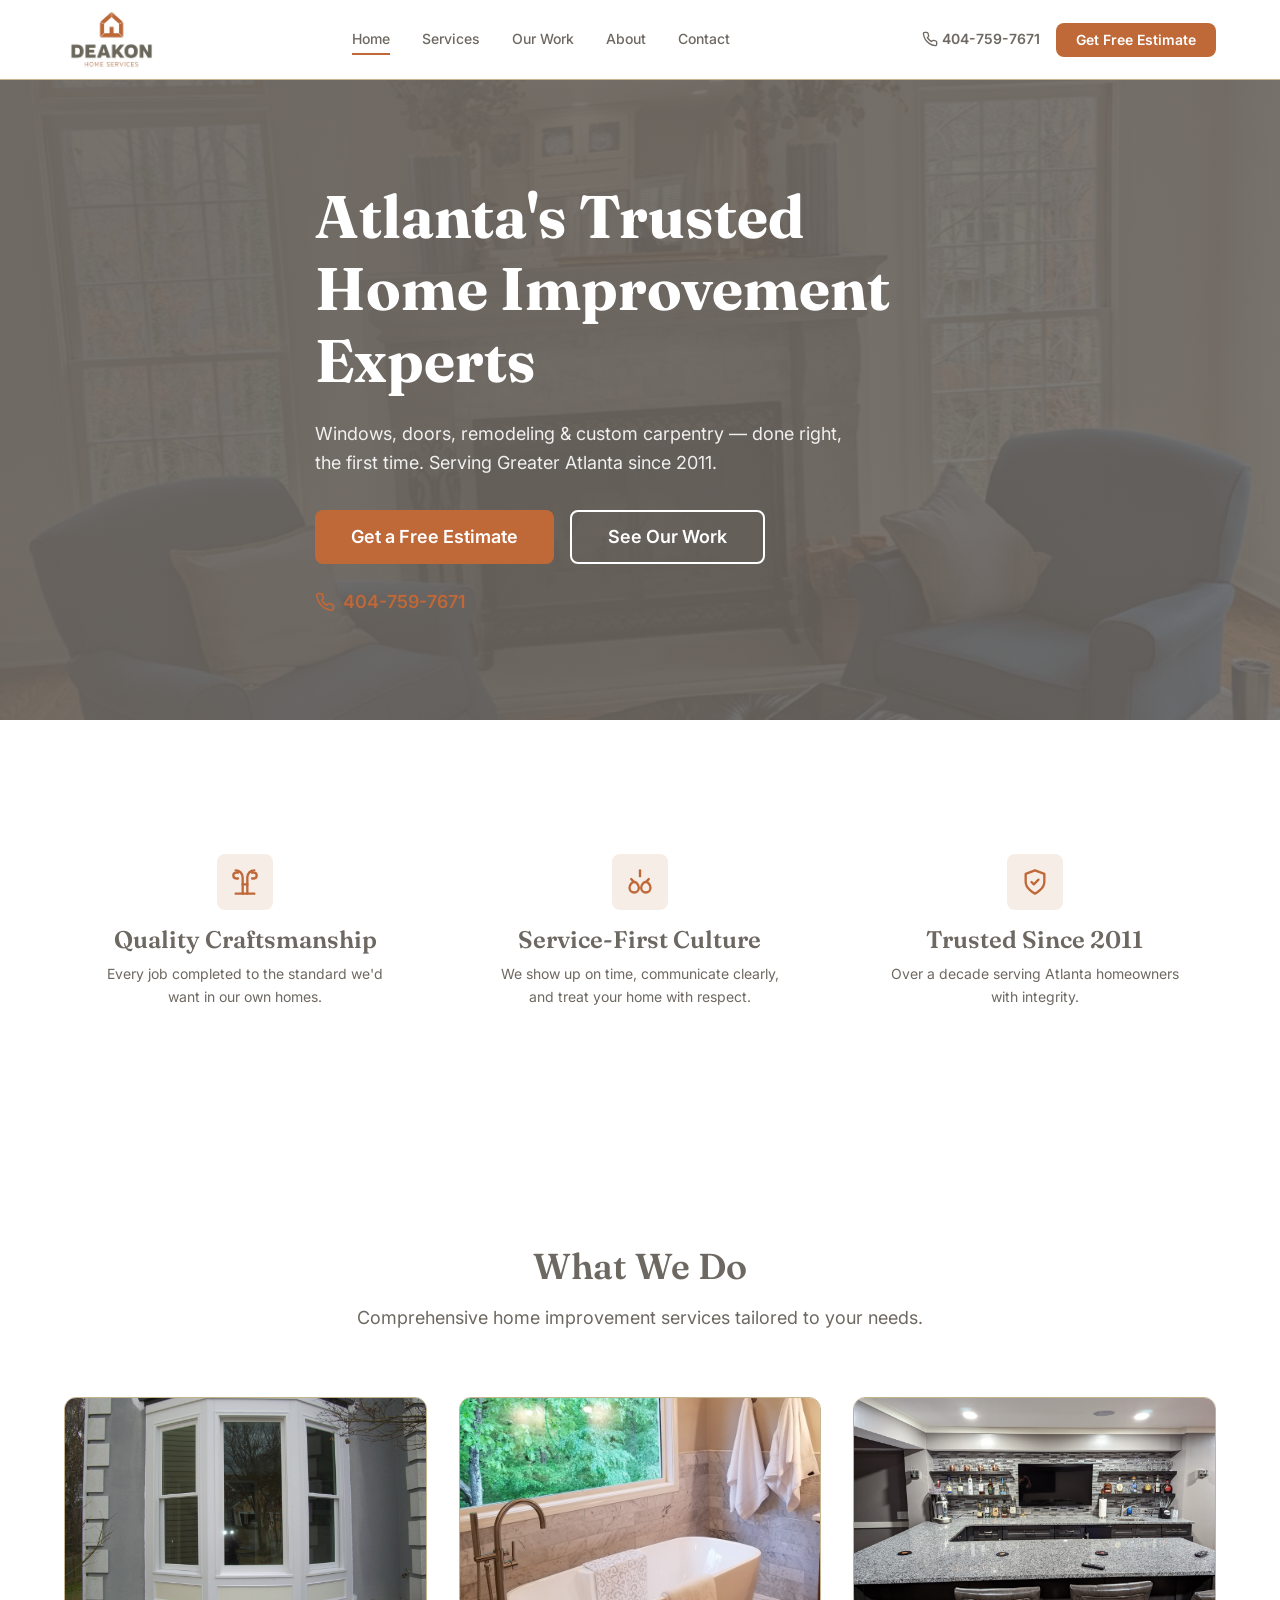
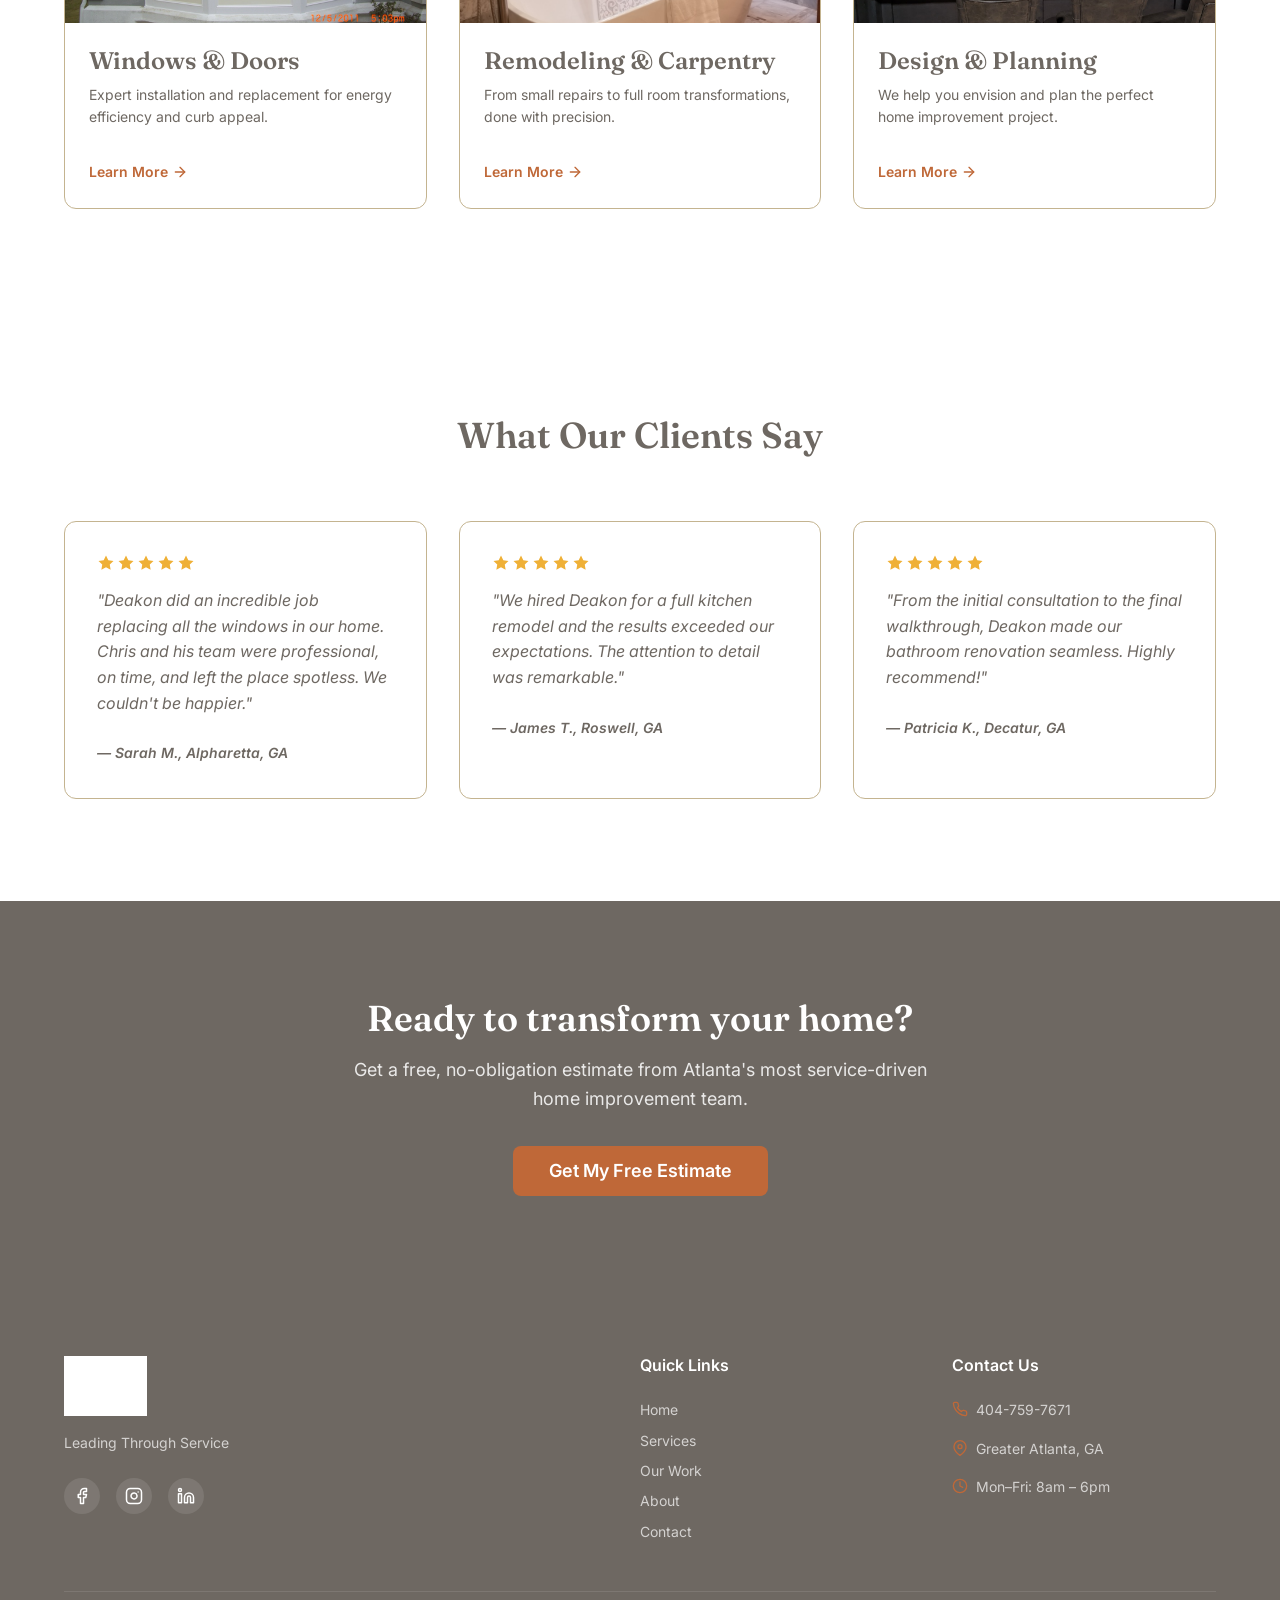
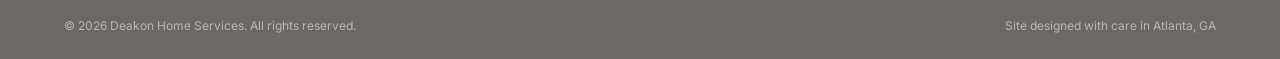
==== commit f769a918: "Add real project photos and enforce Deakon brand palette - Replace all placeholder images with curat" ====
--- a/index.html
+++ b/index.html
@@ -62,10 +62,9 @@
     <!-- ========== HERO SECTION ========== -->
     <section class="hero">
       <div class="hero__image-wrapper">
-        <!-- REPLACE: hero image of completed renovation project -->
         <img
-          src="https://placehold.co/1600x900/1C2B3A/1C2B3A"
-          alt="Beautifully renovated Atlanta home exterior"
+          src="images/gallery/wells-fireplace.jpg"
+          alt="Elegant living room with vaulted ceiling, marble fireplace, and arched windows by Deakon Home Services"
           class="hero__image"
           loading="eager"
         >
@@ -139,10 +138,9 @@
 
           <div class="card">
             <div class="card__image-wrapper">
-              <!-- REPLACE: photo of window/door installation -->
               <img
-                src="https://placehold.co/600x400/E8E4DF/2D2D2D?text=Windows+%26+Doors"
-                alt="New window installation in Atlanta home"
+                src="images/gallery/miller-window.jpg"
+                alt="Bay window installation with white trim by Deakon Home Services"
                 class="card__image"
                 loading="lazy"
               >
@@ -160,10 +158,9 @@
 
           <div class="card">
             <div class="card__image-wrapper">
-              <!-- REPLACE: photo of remodeling project -->
               <img
-                src="https://placehold.co/600x400/E8E4DF/2D2D2D?text=Remodeling"
-                alt="Kitchen remodel in progress"
+                src="images/gallery/bell-tub.jpg"
+                alt="Luxury bathroom remodel with freestanding tub and marble finishes"
                 class="card__image"
                 loading="lazy"
               >
@@ -181,10 +178,9 @@
 
           <div class="card">
             <div class="card__image-wrapper">
-              <!-- REPLACE: photo of design planning session -->
               <img
-                src="https://placehold.co/600x400/E8E4DF/2D2D2D?text=Design+%26+Planning"
-                alt="Design consultation for home project"
+                src="images/gallery/ross-full-bar.jpg"
+                alt="Custom basement bar with granite countertop, mosaic backsplash, and floating shelves"
                 class="card__image"
                 loading="lazy"
               >
--- a/css/styles.css
+++ b/css/styles.css
@@ -4,22 +4,24 @@
 
 /* --- Custom Properties (Design Tokens) --- */
 :root {
-  /* Brand Colors */
-  --color-primary: #1C2B3A;
-  --color-primary-light: #2A3F54;
-  --color-accent: #B8741F;
-  --color-accent-hover: #9A6119;
-  --color-accent-light: rgba(184, 116, 31, 0.12);
-  --color-accent-text: #8F5A14;
-  --color-surface: #F9F7F4;
-  --color-surface-alt: #F0EDE8;
+  /* Brand Colors — Deakon Palette */
+  /* Charcoal: #6E6862 | Tan: #C4B490 | Teal: #8DC5C5 */
+  /* Rust: #BF6838 | Olive: #8F8E24 | Amber: #EFB036 */
+  --color-primary: #6E6862;
+  --color-primary-light: #8DC5C5;
+  --color-accent: #BF6838;
+  --color-accent-hover: #6E6862;
+  --color-accent-light: rgba(191, 104, 56, 0.12);
+  --color-accent-text: #BF6838;
+  --color-surface: #FFFFFF;
+  --color-surface-alt: #C4B490;
   --color-white: #FFFFFF;
-  --color-text: #2D2D2D;
-  --color-text-light: #6B7280;
-  --color-text-inverse: #F9F7F4;
-  --color-border: #E5E2DD;
-  --color-success: #16A34A;
-  --color-star: #F59E0B;
+  --color-text: #6E6862;
+  --color-text-light: #6E6862;
+  --color-text-inverse: #FFFFFF;
+  --color-border: #C4B490;
+  --color-success: #8F8E24;
+  --color-star: #EFB036;
 
   /* Typography */
   --font-heading: 'Fraunces', serif;
@@ -510,7 +512,7 @@
 .hero__overlay {
   position: absolute;
   inset: 0;
-  background: linear-gradient(135deg, rgba(28, 43, 58, 0.95) 0%, rgba(28, 43, 58, 0.85) 100%);
+  background: linear-gradient(135deg, rgba(110, 104, 98, 0.95) 0%, rgba(110, 104, 98, 0.85) 100%);
 }
 
 .hero__content {
@@ -1001,10 +1003,10 @@
   font-size: var(--fs-small);
   font-weight: var(--fw-medium);
   border-radius: var(--border-radius-full);
-  background-color: var(--color-surface);
+  background-color: var(--color-white);
   color: var(--color-text);
   transition: all var(--transition-fast);
-  border: 1px solid transparent;
+  border: 1px solid var(--color-border);
 }
 
 .gallery-filters button:hover,
@@ -1053,7 +1055,7 @@
 .gallery-item__overlay {
   position: absolute;
   inset: 0;
-  background: linear-gradient(to top, rgba(28, 43, 58, 0.7), transparent);
+  background: linear-gradient(to top, rgba(110, 104, 98, 0.7), transparent);
   opacity: 0;
   transition: opacity var(--transition-base);
   display: flex;
@@ -1240,7 +1242,8 @@
 
 /* --- Contact Info Panel --- */
 .contact-info {
-  background: var(--color-surface);
+  background: var(--color-white);
+  border: 1px solid var(--color-border);
   border-radius: var(--border-radius-lg);
   padding: var(--space-xl);
 }
